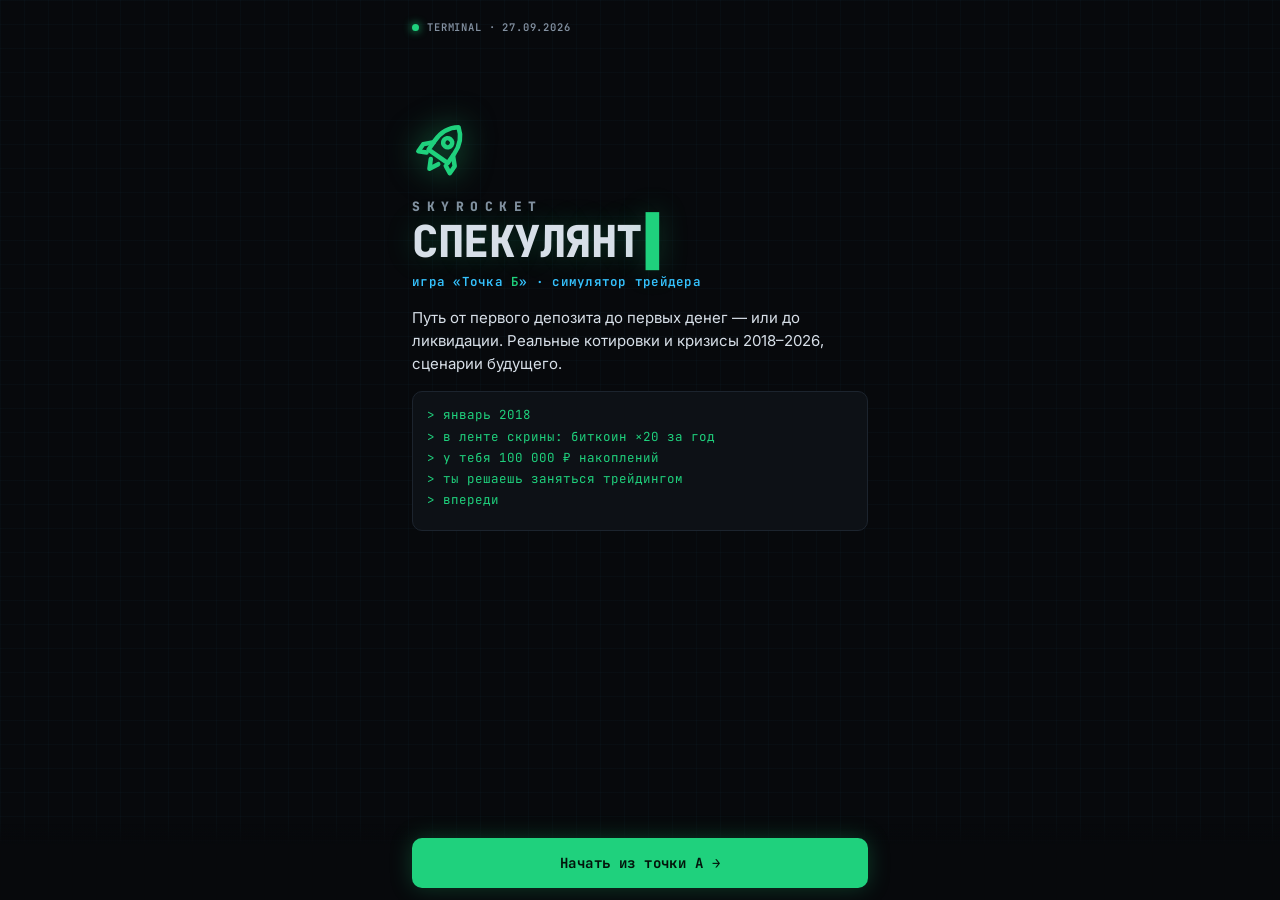
==== index.html @ 800d855a "Skyrocket Спекулянт: игра «Точка Б» — симулятор трейдера Telegram Mini App: 15 реальных эпизодов 201" ====
<!DOCTYPE html>
<html lang="ru">
<head>
  <meta charset="UTF-8">
  <meta name="viewport" content="width=device-width, initial-scale=1, maximum-scale=1, user-scalable=no, viewport-fit=cover">
  <meta name="theme-color" content="#07090c">
  <title>Skyrocket Спекулянт — симулятор трейдера</title>
  <meta name="description" content="Игра «Точка Б»: путь трейдера от первого депозита до первых денег или ликвидации. Реальные котировки 2018–2026.">
  <link rel="icon" type="image/svg+xml" href="favicon.svg">
  <link rel="preconnect" href="https://fonts.googleapis.com">
  <link rel="preconnect" href="https://fonts.gstatic.com" crossorigin>
  <link href="https://fonts.googleapis.com/css2?family=Inter:wght@400;500;600&family=JetBrains+Mono:wght@400;600;700;800&display=swap" rel="stylesheet">
  <link rel="stylesheet" href="style.css">
  <script src="https://telegram.org/js/telegram-web-app.js"></script>
</head>
<body>
  <main id="app"></main>
  <script src="data.js"></script>
  <script src="prices.js"></script>
  <script src="engine.js"></script>
  <script src="chart.js"></script>
  <script src="game.js"></script>
</body>
</html>
---- style.css ----
:root {
  --bg: #07090c; --panel: #0d1116; --panel2: #121821; --line: #1c242e;
  --text: #d7dfe8; --dim: #8391a1; --mute: #4f5b69;
  --green: #1fd17d; --red: #ff4d5e; --amber: #ffb020; --cyan: #35c3ff; --vio: #a58bff;
  --mono: 'JetBrains Mono', ui-monospace, Menlo, monospace;
  --sans: 'Inter', system-ui, -apple-system, 'Segoe UI', sans-serif;
  color-scheme: dark;
}
* { box-sizing: border-box; margin: 0; padding: 0; -webkit-tap-highlight-color: transparent; }
html, body { background: var(--bg); color: var(--text); }
body {
  font: 14px/1.55 var(--sans); min-height: 100vh; overscroll-behavior: none;
  background-image: linear-gradient(rgba(53,195,255,.025) 1px, transparent 1px), linear-gradient(90deg, rgba(53,195,255,.025) 1px, transparent 1px);
  background-size: 24px 24px;
}
#app { max-width: 480px; margin: 0 auto; padding: 10px 12px calc(110px + env(safe-area-inset-bottom)); }
b { font-weight: 600; }
p + p { margin-top: 8px; }

.up { color: var(--green); } .dn { color: var(--red); } .am { color: var(--amber); } .cy { color: var(--cyan); }
.dim { color: var(--dim); } .small { font-size: 12px; } .center { text-align: center; }
.red { color: var(--red); } .green { color: var(--green); } .amber { color: var(--amber); } .cyan { color: var(--cyan); }

/* ---------- экраны ---------- */
.scr { padding-top: 6px; }
.scr.center { text-align: center; padding-top: 12vh; }
.scr.center .card { text-align: left; }
.sysbar { font: 600 10.5px var(--mono); letter-spacing: .08em; color: var(--dim); display: flex; align-items: center; gap: 8px; margin: 4px 0 14px; text-transform: uppercase; }
.scr.center .sysbar { justify-content: center; }
.dot { width: 7px; height: 7px; border-radius: 50%; background: var(--green); box-shadow: 0 0 8px var(--green); animation: pulse 1.6s infinite; }
.dot.red { background: var(--red); box-shadow: 0 0 8px var(--red); } .dot.am { background: var(--amber); box-shadow: 0 0 8px var(--amber); }
.dot.vio { background: var(--vio); box-shadow: 0 0 8px var(--vio); }
@keyframes pulse { 50% { opacity: .35; } }

/* бренд */
.rocket { width: 1em; height: 1em; display: inline-block; vertical-align: -0.15em; }
.brand { display: inline-flex; align-items: center; gap: 6px; color: var(--text); }
.brand .rocket { color: var(--green); font-size: 13px; filter: drop-shadow(0 0 4px rgba(31,209,125,.6)); }
.brand b { font-weight: 800; letter-spacing: .12em; }
.brand span { color: var(--green); }
.sysbar .sep { color: var(--mute); }
.hero-rocket { margin-top: 9vh; color: var(--green); font-size: 64px; line-height: 1; filter: drop-shadow(0 0 16px rgba(31,209,125,.55)); animation: lift 3.2s ease-in-out infinite; }
.hero-rocket .rocket { transform: rotate(35deg); }
@keyframes lift { 50% { transform: translateY(-6px); } }
.brand-top { font: 800 13px var(--mono); letter-spacing: .5em; color: var(--dim); margin: 18px 0 4px; }
.game-name { font: 600 12.5px var(--mono); color: var(--cyan); margin-bottom: 16px; letter-spacing: .02em; }
.game-name .acc { color: var(--green); }
.tb { color: var(--green); font-size: 16px; display: inline-flex; }
.src { margin-top: 8px; font: 10px var(--mono); color: var(--mute); letter-spacing: .02em; }
.logo { font: 800 44px/1 var(--mono); letter-spacing: -.01em; margin: 0 0 10px; color: var(--text); text-shadow: 0 0 28px rgba(31,209,125,.25); }
.logo .acc { color: var(--green); text-shadow: 0 0 24px rgba(31,209,125,.45); }
.cur { font-style: normal; color: var(--green); animation: blink 1s steps(1) infinite; margin-left: 4px; font-weight: 400; }
@keyframes blink { 50% { opacity: 0; } }
.lead { color: var(--text); font-size: 15px; margin-bottom: 16px; }
.term { font: 12.5px/1.7 var(--mono); color: var(--green); background: var(--panel); border: 1px solid var(--line); border-radius: 10px; padding: 12px 14px; min-height: 140px; white-space: pre-wrap; }
.note { margin-top: 12px; font: 11.5px var(--mono); color: var(--dim); }

.h { font: 700 22px/1.2 var(--mono); margin-bottom: 8px; }
.h.big { font-size: 28px; margin-bottom: 12px; }
.sub { color: var(--dim); margin-bottom: 14px; }

/* ---------- карточки ---------- */
.card { background: var(--panel); border: 1px solid var(--line); border-radius: 12px; padding: 14px; margin-bottom: 10px; }
.k { font: 600 10.5px var(--mono); letter-spacing: .09em; color: var(--dim); margin-bottom: 8px; text-transform: uppercase; }
.card h3 { font: 700 16px/1.3 var(--mono); margin-bottom: 6px; }
.formula { font: 13px/1.8 var(--mono); color: var(--cyan); background: #091018; border: 1px dashed #1d3345; border-radius: 8px; padding: 10px 12px; margin-bottom: 8px; }
.mono-row { display: grid; grid-template-columns: repeat(4, 1fr); gap: 4px; font: 11.5px var(--mono); color: var(--red); margin: 8px 0; }
.mono-row span { background: rgba(255,77,94,.08); border-radius: 6px; padding: 5px 0; text-align: center; }

/* ---------- выбор актива ---------- */
.assets { display: grid; gap: 8px; }
.asset { text-align: left; background: var(--panel); border: 1px solid var(--line); border-radius: 12px; padding: 12px 14px; color: var(--text); font: inherit; cursor: pointer; transition: border-color .15s, transform .1s; }
.asset:active { transform: scale(.985); border-color: var(--cyan); }
.a-top { display: flex; align-items: center; gap: 8px; font: 700 15px var(--mono); }
.tag { font: 600 9.5px var(--mono); color: var(--cyan); background: rgba(53,195,255,.1); padding: 2px 6px; border-radius: 4px; letter-spacing: .05em; text-transform: uppercase; }
.done { margin-left: auto; font: 600 10px var(--mono); color: var(--green); }
.a-name { color: var(--dim); font-size: 12.5px; margin: 2px 0 4px; }
.a-desc { font-size: 13px; }
.a-meta { display: flex; gap: 12px; margin-top: 8px; font: 11px var(--mono); color: var(--dim); }
.asset.rnd { border-style: dashed; text-align: center; }
.asset.rnd .a-top { justify-content: center; }

/* ---------- верхняя панель ---------- */
.top { position: sticky; top: 0; z-index: 5; margin: -10px -12px 10px; padding: 10px 12px 8px; background: rgba(7,9,12,.92); backdrop-filter: blur(8px); -webkit-backdrop-filter: blur(8px); display: flex; justify-content: space-between; align-items: center; font: 12px var(--mono); flex-wrap: wrap; }
.tl { display: flex; gap: 10px; align-items: center; }
.tl span { color: var(--dim); }
.tl .tk { color: var(--cyan); }
.tr b { font-size: 14px; }
.prog { flex-basis: 100%; height: 2px; background: var(--line); margin-top: 8px; border-radius: 2px; overflow: hidden; }
.prog i { display: block; height: 100%; background: var(--green); }

/* ---------- новость ---------- */
.news .meta { display: flex; flex-wrap: wrap; align-items: center; gap: 8px; font: 11px var(--mono); margin-bottom: 8px; }
.news .date { color: var(--amber); font-weight: 600; }
.badge { font: 600 9.5px var(--mono); letter-spacing: .06em; padding: 2px 6px; border-radius: 4px; background: rgba(255,176,32,.1); color: var(--amber); }
.badge.vio { background: rgba(165,139,255,.12); color: var(--vio); }
.news h2 { font: 700 18px/1.25 var(--mono); margin-bottom: 6px; }
.news p { font-size: 13.5px; color: #c3ccd6; }

/* ---------- график ---------- */
.chartcard { padding: 12px 8px 10px 12px; }
.chead { display: flex; align-items: baseline; gap: 10px; font: 12px var(--mono); margin-bottom: 6px; padding-right: 4px; }
.chead .px { font-size: 15px; font-weight: 700; }
.chead .chg { font-weight: 600; }
.chead .tf { margin-left: auto; color: var(--mute); font-size: 10.5px; }
#chart { width: 100%; height: 230px; display: block; }
.chips { display: flex; flex-wrap: wrap; gap: 6px; margin-top: 8px; }
.chip { font: 600 10px var(--mono); padding: 3px 7px; border-radius: 5px; background: var(--panel2); border: 1px solid var(--line); color: var(--dim); }
.chip.up { color: var(--green); border-color: rgba(31,209,125,.3); } .chip.dn { color: var(--red); border-color: rgba(255,77,94,.3); }

/* ---------- торговая панель ---------- */
.lbl { font: 600 10.5px var(--mono); letter-spacing: .08em; color: var(--dim); margin: 12px 0 6px; }
.trade .lbl:first-child { margin-top: 0; }
.seg { display: grid; grid-auto-flow: column; grid-auto-columns: 1fr; gap: 6px; }
.seg button { background: var(--panel2); border: 1px solid var(--line); color: var(--dim); font: 600 13px var(--mono); padding: 11px 0; border-radius: 8px; cursor: pointer; transition: all .12s; }
.seg button.on { border-color: var(--cyan); color: var(--text); background: rgba(53,195,255,.1); }
.seg.dir button.long.on { border-color: var(--green); color: var(--green); background: rgba(31,209,125,.12); }
.seg.dir button.short.on { border-color: var(--red); color: var(--red); background: rgba(255,77,94,.12); }
.grp.off { opacity: .3; pointer-events: none; }
.calc { margin-top: 14px; border-top: 1px dashed var(--line); padding-top: 12px; font-size: 13px; }
.crow { display: flex; justify-content: space-between; gap: 10px; padding: 2px 0; font: 12.5px var(--mono); }
.crow span { color: var(--dim); }
.mc-mini { margin-top: 10px; background: var(--panel2); border-radius: 8px; padding: 10px; }
.bars div { display: grid; grid-template-columns: 82px 1fr 38px; align-items: center; gap: 8px; font: 11.5px var(--mono); margin: 5px 0; }
.bars span { color: var(--dim); }
.bars i { height: 6px; background: var(--line); border-radius: 3px; overflow: hidden; display: block; }
.bars b, .meter b { display: block; height: 100%; border-radius: 3px; }
.g { background: var(--green); } .a { background: var(--amber); } .r { background: var(--red); }
.bars em { font-style: normal; text-align: right; }
.warn { margin-top: 10px; color: var(--amber); font: 12px/1.6 var(--mono); background: rgba(255,176,32,.07); border: 1px solid rgba(255,176,32,.25); border-radius: 8px; padding: 8px 10px; }

/* ---------- live ---------- */
.lrow { display: flex; justify-content: space-between; align-items: center; gap: 8px; font: 12px var(--mono); }
.lrow.small { color: var(--dim); font-size: 11px; }
.lrow .lbl { margin: 0; }
.ptag { font: 600 11px var(--mono); padding: 3px 8px; border-radius: 5px; }
.ptag.up { background: rgba(31,209,125,.12); } .ptag.dn { background: rgba(255,77,94,.12); }
.pnl { font: 800 34px/1.2 var(--mono); margin: 8px 0; letter-spacing: -.02em; }
.pnl.big { font-size: 38px; margin: 6px 0 2px; }
.lprog { height: 3px; background: var(--line); border-radius: 2px; margin-top: 12px; overflow: hidden; }
.lprog i { display: block; height: 100%; width: 0; background: var(--cyan); transition: width .12s linear; }
.status { margin-top: 10px; font: 12px var(--mono); color: var(--dim); min-height: 18px; }

/* ---------- результат ---------- */
.hero { text-align: left; }
.verdict { display: inline-block; font: 800 12px var(--mono); letter-spacing: .12em; padding: 5px 10px; border-radius: 6px; border: 1px solid currentColor; }
.verdict.up { background: rgba(31,209,125,.08); } .verdict.dn { background: rgba(255,77,94,.08); }
.verdict.am { background: rgba(255,176,32,.08); } .verdict.cy { background: rgba(53,195,255,.08); }
.hero > p { margin-top: 10px; }
.kv { display: grid; grid-template-columns: 1fr 1fr; gap: 8px; margin: 12px 0 4px; }
.kv div { background: var(--panel2); border-radius: 8px; padding: 8px 10px; display: flex; flex-direction: column; }
.kv span { font: 10px var(--mono); color: var(--dim); text-transform: uppercase; letter-spacing: .05em; }
.kv b { font: 600 13.5px var(--mono); }
.move { font: 12.5px var(--mono); margin-bottom: 8px; padding: 8px 10px; background: var(--panel2); border-radius: 8px; }
.hist { width: 100%; height: 120px; display: block; margin: 8px 0 4px; }
.tailbox { display: grid; gap: 6px; margin: 10px 0; }
.tailbox div { display: flex; justify-content: space-between; gap: 8px; background: var(--panel2); border-radius: 8px; padding: 8px 10px; font: 12px var(--mono); }
.tailbox span { color: var(--dim); }
.tailbox div:last-child b { color: var(--amber); }
.lesson { border-color: rgba(53,195,255,.35); background: linear-gradient(180deg, rgba(53,195,255,.06), var(--panel) 60%); }
.lesson h3 { color: var(--cyan); }

/* ---------- финал ---------- */
.end { text-align: left; }
.glyph { font: 800 56px/1 var(--mono); text-align: center; margin-top: 8px; }
.end-t { font: 800 30px/1.1 var(--mono); text-align: center; margin: 10px 0 8px; letter-spacing: .02em; }
.end-dep { text-align: center; margin-bottom: 14px; }
.end-dep b { display: block; font: 800 30px var(--mono); }
.end-dep span { font: 11.5px var(--mono); color: var(--dim); }
.eq { width: 100%; height: 120px; display: block; margin-bottom: 6px; }
.meter { display: grid; grid-template-columns: 130px 1fr 32px; gap: 8px; align-items: center; font: 11.5px var(--mono); margin: 6px 0; }
.meter span { color: var(--dim); }
.meter i { height: 8px; background: var(--line); border-radius: 4px; overflow: hidden; display: block; }
.meter em { font-style: normal; text-align: right; font-weight: 600; }
.arch h3 { color: var(--vio); }
.lrows { margin-top: 10px; border-top: 1px dashed var(--line); padding-top: 6px; }
.lr { display: grid; grid-template-columns: 40px 1fr auto; gap: 8px; font: 12px var(--mono); padding: 4px 0; }
.lr span:first-child { color: var(--dim); }
.lr .t { overflow: hidden; text-overflow: ellipsis; white-space: nowrap; }
.les { border-top: 1px solid var(--line); }
.les:first-of-type { border-top: 0; }
.les summary { list-style: none; cursor: pointer; padding: 9px 0; font: 600 13px var(--mono); display: flex; gap: 10px; }
.les summary::-webkit-details-marker { display: none; }
.les summary span { color: var(--cyan); }
.les p { padding: 0 0 10px 30px; font-size: 13px; color: #c3ccd6; }

/* ---------- кнопки ---------- */
.sticky { position: fixed; left: 0; right: 0; bottom: 0; z-index: 10; padding: 14px 12px calc(12px + env(safe-area-inset-bottom)); background: linear-gradient(to top, var(--bg) 72%, rgba(7,9,12,0)); }
.sticky-in { max-width: 456px; margin: 0 auto; display: flex; gap: 8px; }
.sticky-in.col { flex-direction: column; }
.btn { flex: 1; font: 700 14px var(--mono); letter-spacing: .03em; border-radius: 10px; padding: 15px 12px; border: 1px solid transparent; cursor: pointer; transition: transform .08s, opacity .15s; }
.btn:active { transform: scale(.98); }
.btn[disabled] { opacity: .4; cursor: default; }
.btn.primary { background: var(--green); color: #03140b; box-shadow: 0 0 22px rgba(31,209,125,.25); }
.btn.red { background: var(--red); color: #1c0306; box-shadow: 0 0 22px rgba(255,77,94,.25); }
.btn.amber { background: var(--amber); color: #1d1200; }
.btn.vio { background: var(--vio); color: #0f0826; box-shadow: 0 0 22px rgba(165,139,255,.25); }
.btn.ghost { background: var(--panel2); color: var(--text); border-color: var(--line); }
.btn.sq { flex: 0 0 56px; }
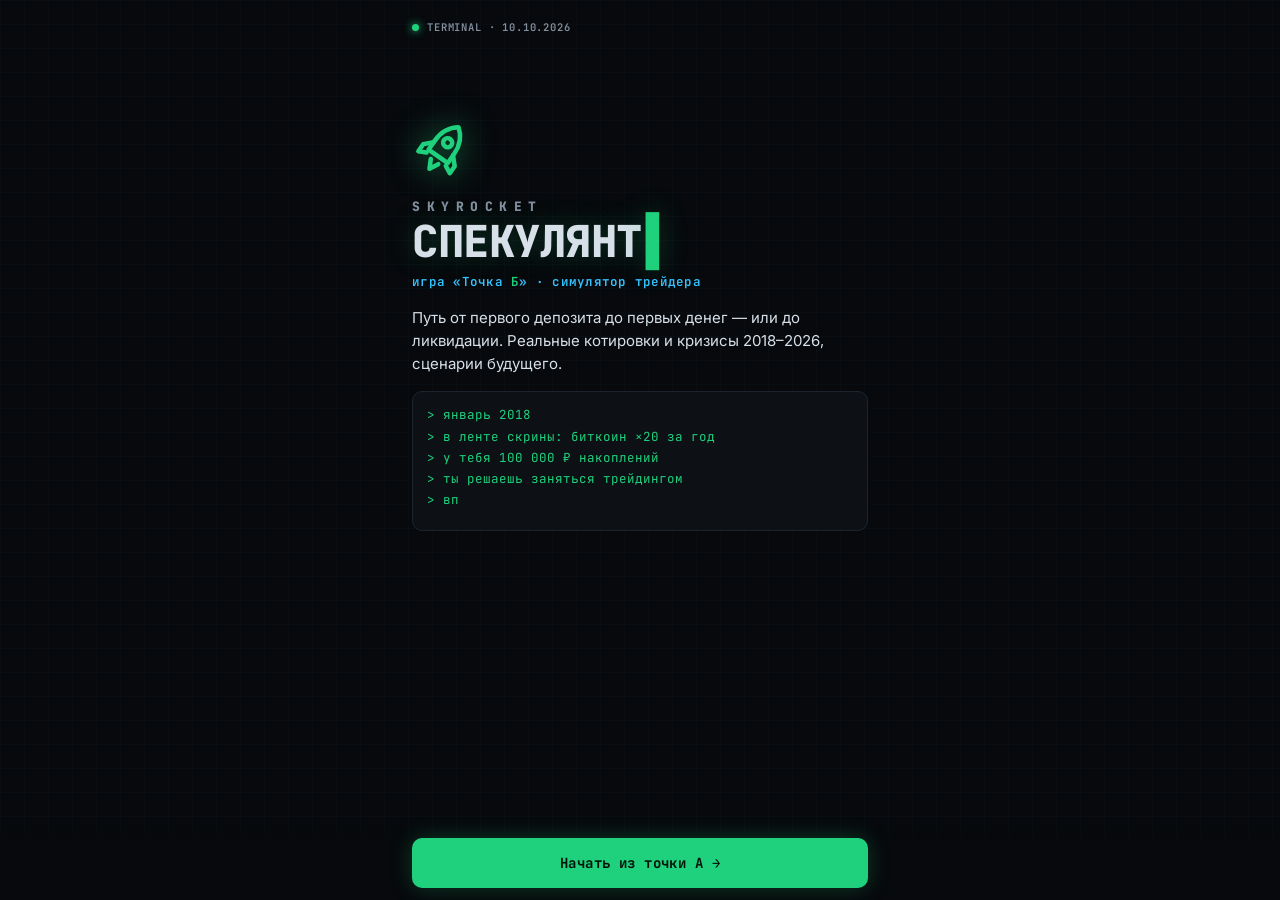
==== commit 7bbd48dc: "Лестница финансовых игр: финал ведёт в лист ожидания Skyrocket" ====
--- a/index.html
+++ b/index.html
@@ -19,6 +19,6 @@
   <script src="prices.js"></script>
   <script src="engine.js"></script>
   <script src="chart.js"></script>
-  <script src="game.js"></script>
+  <script src="game.js?v=20261026"></script>
 </body>
 </html>
--- a/style.css
+++ b/style.css
@@ -197,3 +197,9 @@
 .btn.vio { background: var(--vio); color: #0f0826; box-shadow: 0 0 22px rgba(165,139,255,.25); }
 .btn.ghost { background: var(--panel2); color: var(--text); border-color: var(--line); }
 .btn.sq { flex: 0 0 56px; }
+.row2 { display: flex; gap: 8px; }
+.row2 .btn { padding: 13px 8px; font-size: 13px; }
+
+/* финал: блок «Регистрация открыта» */
+.card.join { border-color: rgba(31,209,125,.45); background: linear-gradient(180deg, #0f1f18, var(--panel)); }
+.card.join .btn { width: 100%; margin-top: 10px; }
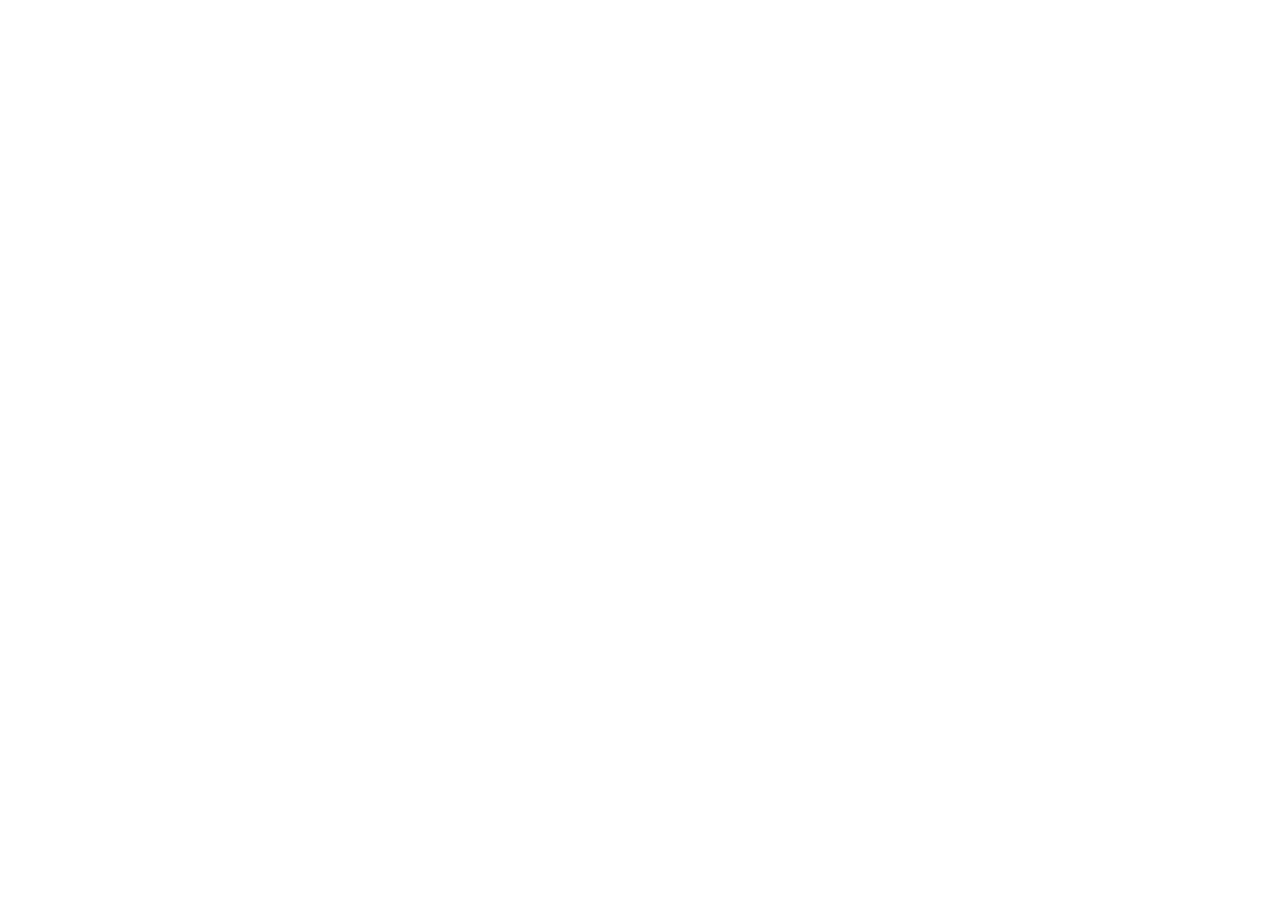
==== commit d5600487: "Redirect to https://skyrocketclub.ru/speculant The game moved to https://skyrocketclub.ru/speculant;" ====
--- a/index.html
+++ b/index.html
@@ -1,24 +1,15 @@
-<!DOCTYPE html>
+<!doctype html>
 <html lang="ru">
 <head>
-  <meta charset="UTF-8">
-  <meta name="viewport" content="width=device-width, initial-scale=1, maximum-scale=1, user-scalable=no, viewport-fit=cover">
-  <meta name="theme-color" content="#07090c">
-  <title>Skyrocket Спекулянт — симулятор трейдера</title>
-  <meta name="description" content="Игра «Точка Б»: путь трейдера от первого депозита до первых денег или ликвидации. Реальные котировки 2018–2026.">
-  <link rel="icon" type="image/svg+xml" href="favicon.svg">
-  <link rel="preconnect" href="https://fonts.googleapis.com">
-  <link rel="preconnect" href="https://fonts.gstatic.com" crossorigin>
-  <link href="https://fonts.googleapis.com/css2?family=Inter:wght@400;500;600&family=JetBrains+Mono:wght@400;600;700;800&display=swap" rel="stylesheet">
-  <link rel="stylesheet" href="style.css">
-  <script src="https://telegram.org/js/telegram-web-app.js"></script>
+<meta charset="utf-8">
+<meta name="viewport" content="width=device-width,initial-scale=1">
+<meta name="robots" content="noindex">
+<title>Skyrocket Спекулянт — новый адрес</title>
+<link rel="canonical" href="https://skyrocketclub.ru/speculant">
+<script>location.replace("https://skyrocketclub.ru/speculant"+location.search+location.hash)</script>
+<noscript><meta http-equiv="refresh" content="0; url=https://skyrocketclub.ru/speculant"></noscript>
 </head>
-<body>
-  <main id="app"></main>
-  <script src="data.js"></script>
-  <script src="prices.js"></script>
-  <script src="engine.js"></script>
-  <script src="chart.js"></script>
-  <script src="game.js?v=20261026"></script>
+<body style="font:16px/1.5 system-ui,sans-serif;padding:48px 20px;text-align:center">
+<p>Skyrocket Спекулянт теперь здесь:<br><a href="https://skyrocketclub.ru/speculant">skyrocketclub.ru/speculant</a></p>
 </body>
 </html>
